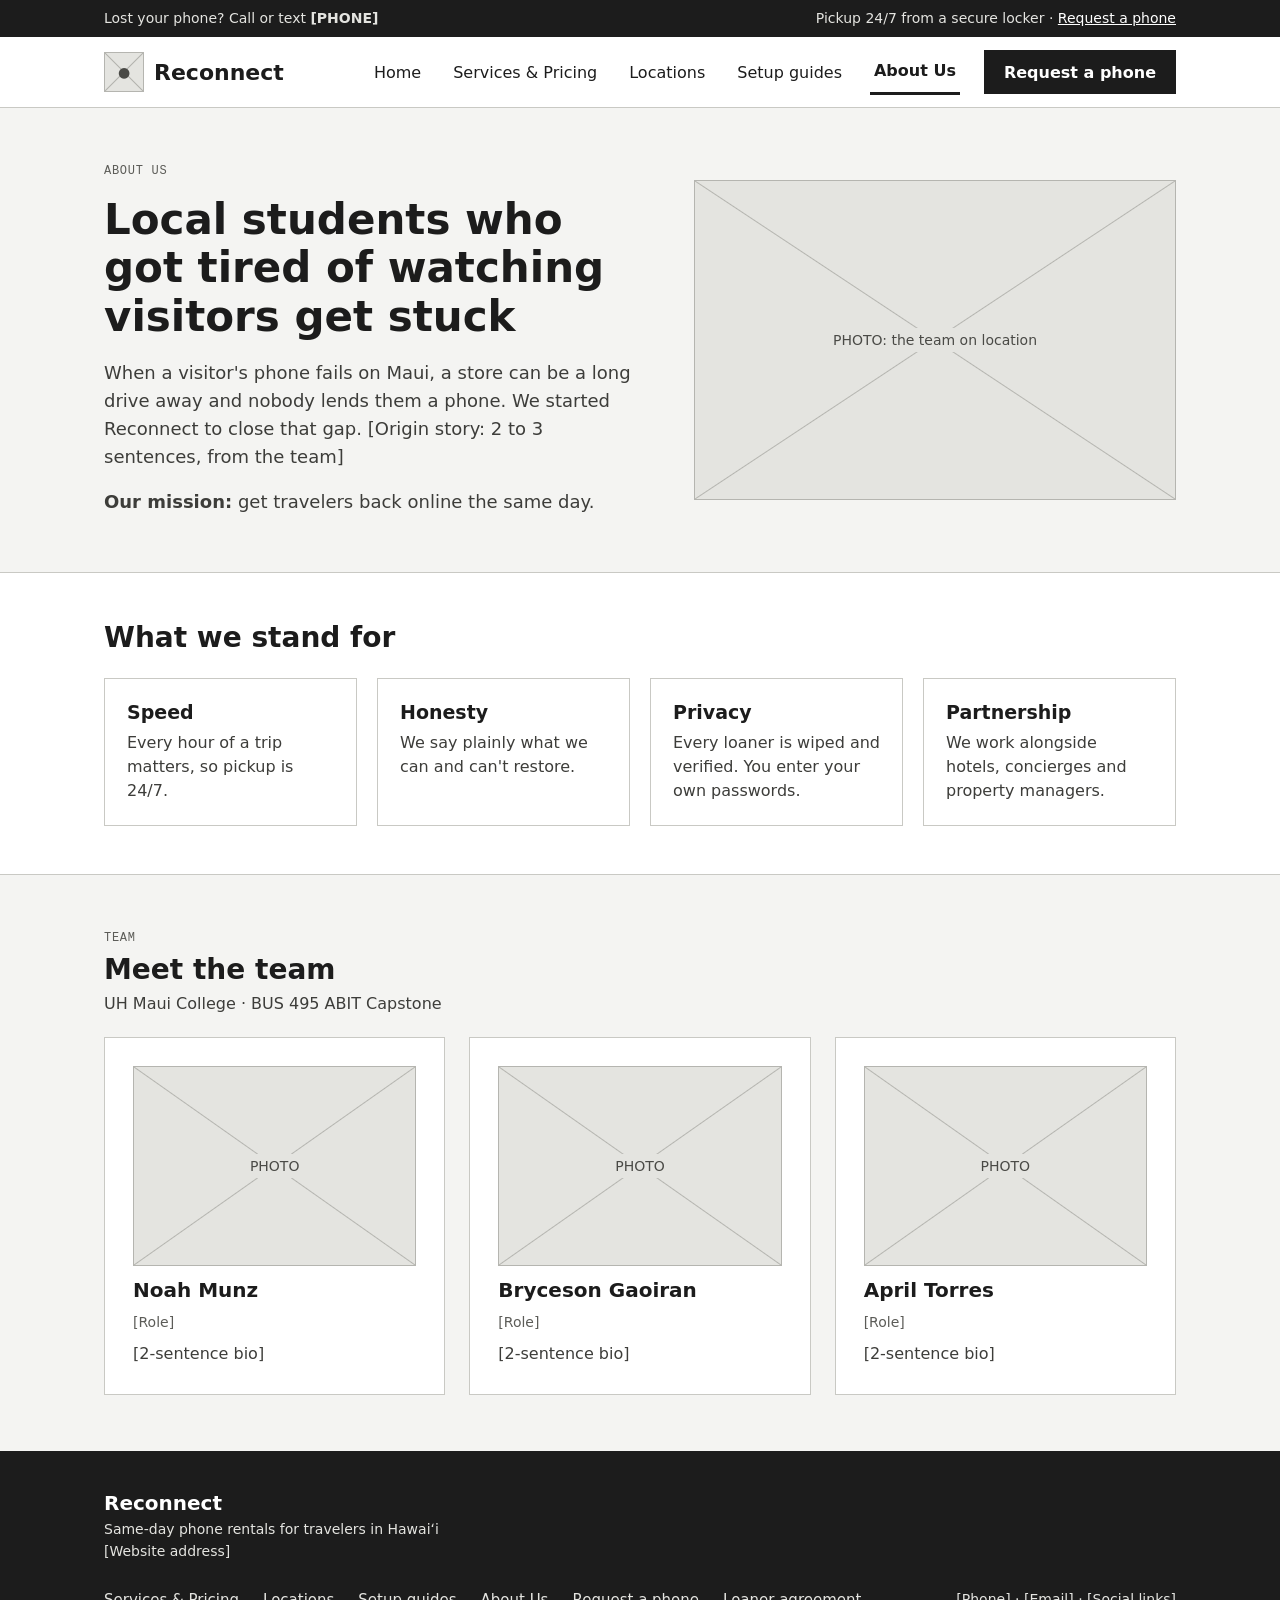
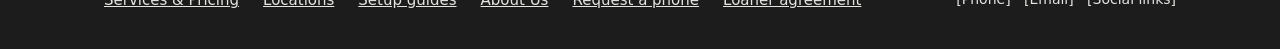
==== about.html @ 65824eb8 "add image capacities" ====
<!doctype html>
<html lang="en">

<head>
    <meta charset="utf-8">
    <meta name="viewport" content="width=device-width, initial-scale=1">
    <title>Reconnect About Us</title>
    <link rel="stylesheet" href="site.css">
    <script src="site.js" defer></script>
</head>

<body>
    <div class="util">
        <div><span>Lost your phone? Call or text <strong>[PHONE]</strong></span><span>Pickup 24/7 from a secure locker ·
                <a href="contact.html">Request a phone</a></span></div>
    </div>
    <header style="border-bottom:1.5px solid #c9c9c4;background:#fff">
        <div
            style="max-width:1120px;margin:0 auto;padding:12px 24px;display:flex;flex-wrap:wrap;align-items:center;justify-content:space-between;gap:16px">
            <a href="index.html" style="text-decoration:none;display:flex;align-items:center;gap:10px"><span class="ph"
                    style="width:40px;height:40px"><span style="padding:0;background:none">&#9679;</span></span><span
                    style="font-size:22px;font-weight:700">Reconnect</span></a>
            <nav class="nav" style="display:flex;flex-wrap:wrap;align-items:center;gap:24px" aria-label="Main">
                <a href="index.html">Home</a><a href="services.html">Services &amp; Pricing</a><a
                    href="locations.html">Locations</a><a href="guides.html">Setup guides</a><a href="about.html"
                    style="border-bottom:3px solid #1c1c1c;font-weight:600" aria-current="page">About Us</a>
                <a href="contact.html" class="btn" style="min-height:44px;padding:0 20px">Request a phone</a>
            </nav>
        </div>
    </header>
    <main>

        <section
            style="max-width:1120px;margin:0 auto;padding:56px 24px;display:flex;flex-wrap:wrap;gap:48px;align-items:center">
            <div style="flex:1 1 440px;min-width:0;display:flex;flex-direction:column;gap:18px">
                <span class="tag">About Us</span>
                <h1 style="margin:0;font-size:42px;line-height:1.15">Local students who got tired of watching visitors
                    get stuck</h1>
                <p style="margin:0;font-size:18px;line-height:1.55;color:#3d3d3a">When a visitor's phone fails on Maui,
                    a store can be a long drive away and nobody lends them a phone. We started Reconnect to close that
                    gap. [Origin story: 2 to 3 sentences, from the team]</p>
                <p style="margin:0;font-size:18px;line-height:1.55;color:#3d3d3a"><strong>Our mission:</strong> get
                    travelers back online the same day.</p>
            </div>
            <!-- SWAP: <img src="img/team.jpg" alt="..."> -->
            <div class="ph" data-img="team" data-alt="The Reconnect team on location"
                style="flex:1 1 380px;min-width:0;height:320px"><span>PHOTO: the team on location</span></div>
        </section>

        <section style="background:#fff;border-top:1.5px solid #c9c9c4;border-bottom:1.5px solid #c9c9c4">
            <div style="max-width:1120px;margin:0 auto;padding:48px 24px;display:flex;flex-direction:column;gap:24px">
                <h2 style="margin:0;font-size:28px">What we stand for</h2>
                <div style="display:grid;grid-template-columns:repeat(auto-fit,minmax(220px,1fr));gap:20px">
                    <div style="border:1.5px solid #c9c9c4;padding:22px;display:flex;flex-direction:column;gap:8px">
                        <h3 style="margin:0;font-size:19px">Speed</h3>
                        <p style="margin:0;line-height:1.5;color:#3d3d3a">Every hour of a trip matters, so pickup is
                            24/7.</p>
                    </div>
                    <div style="border:1.5px solid #c9c9c4;padding:22px;display:flex;flex-direction:column;gap:8px">
                        <h3 style="margin:0;font-size:19px">Honesty</h3>
                        <p style="margin:0;line-height:1.5;color:#3d3d3a">We say plainly what we can and can't restore.
                        </p>
                    </div>
                    <div style="border:1.5px solid #c9c9c4;padding:22px;display:flex;flex-direction:column;gap:8px">
                        <h3 style="margin:0;font-size:19px">Privacy</h3>
                        <p style="margin:0;line-height:1.5;color:#3d3d3a">Every loaner is wiped and verified. You enter
                            your own passwords.</p>
                    </div>
                    <div style="border:1.5px solid #c9c9c4;padding:22px;display:flex;flex-direction:column;gap:8px">
                        <h3 style="margin:0;font-size:19px">Partnership</h3>
                        <p style="margin:0;line-height:1.5;color:#3d3d3a">We work alongside hotels, concierges and
                            property managers.</p>
                    </div>
                </div>
            </div>
        </section>

        <section style="max-width:1120px;margin:0 auto;padding:56px 24px;display:flex;flex-direction:column;gap:24px">
            <div style="display:flex;flex-direction:column;gap:8px"><span class="tag">Team</span>
                <h2 style="margin:0;font-size:28px">Meet the team</h2>
                <p style="margin:0;color:#3d3d3a">UH Maui College · BUS 495 ABIT Capstone</p>
            </div>
            <div style="display:grid;grid-template-columns:repeat(auto-fit,minmax(240px,1fr));gap:24px">
                <div class="card">
                    <div class="ph" data-img="noah" data-alt="Noah Munz" style="height:200px"><span>PHOTO</span></div>
                    <h3 style="margin:0;font-size:20px">Noah Munz</h3><span
                        style="color:#5c5c58;font-size:14px">[Role]</span>
                    <p style="margin:0;line-height:1.5;color:#3d3d3a">[2-sentence bio]</p>
                </div>
                <div class="card">
                    <div class="ph" data-img="bryceson" data-alt="Bryceson Gaoiran" style="height:200px">
                        <span>PHOTO</span></div>
                    <h3 style="margin:0;font-size:20px">Bryceson Gaoiran</h3><span
                        style="color:#5c5c58;font-size:14px">[Role]</span>
                    <p style="margin:0;line-height:1.5;color:#3d3d3a">[2-sentence bio]</p>
                </div>
                <div class="card">
                    <div class="ph" data-img="april" data-alt="April Torres" style="height:200px"><span>PHOTO</span>
                    </div>
                    <h3 style="margin:0;font-size:20px">April Torres</h3><span
                        style="color:#5c5c58;font-size:14px">[Role]</span>
                    <p style="margin:0;line-height:1.5;color:#3d3d3a">[2-sentence bio]</p>
                </div>
            </div>
        </section>

    </main>
    <footer style="background:#1c1c1c;color:#e4e4e0">
        <div
            style="max-width:1120px;margin:0 auto;padding:40px 24px;display:flex;flex-wrap:wrap;gap:32px;justify-content:space-between">
            <div style="display:flex;flex-direction:column;gap:6px"><strong
                    style="font-size:20px;color:#fff">Reconnect</strong><span style="font-size:14px">Same-day phone
                    rentals for travelers in Hawaiʻi</span><span style="font-size:14px">[Website address]</span></div>
            <div style="display:flex;flex-wrap:wrap;gap:24px;align-items:flex-start;font-size:15px"><a
                    href="services.html" style="color:#e4e4e0">Services &amp; Pricing</a><a href="locations.html"
                    style="color:#e4e4e0">Locations</a><a href="guides.html" style="color:#e4e4e0">Setup guides</a><a
                    href="about.html" style="color:#e4e4e0">About Us</a><a href="contact.html"
                    style="color:#e4e4e0">Request a phone</a><a href="agreement.html" style="color:#e4e4e0">Loaner
                    agreement</a></div>
            <div style="font-size:14px">[Phone] · [Email] · [Social links]</div>
        </div>
    </footer>

</body>

</html>
---- site.css ----
/* Reconnect clickable prototype. One deliberate look: grayscale wireframe, single theme. */
:root {
    --ground: #f4f4f2;
    --ink: #1c1c1c;
    --mute: #5c5c58;
    --line: #c9c9c4;
    --surface: #ffffff;
    --ph: #e4e4e0;
    --ph-line: #b5b5b0;
    --bar: #d4d4d0;
    color-scheme: light
}

*,
*::before,
*::after {
    box-sizing: border-box
}

body {
    margin: 0;
    font-family: system-ui, -apple-system, "Segoe UI", Roboto, sans-serif;
    color: var(--ink);
    background: var(--ground)
}

a {
    color: var(--ink)
}

[hidden] {
    display: none !important
}

img {
    max-width: 100%
}

.ph {
    background: linear-gradient(to top right, transparent calc(50% - 1px), var(--ph-line) 50%, transparent calc(50% + 1px)), linear-gradient(to bottom right, transparent calc(50% - 1px), var(--ph-line) 50%, transparent calc(50% + 1px)), var(--ph);
    border: 1.5px solid var(--ph-line);
    display: flex;
    align-items: center;
    justify-content: center;
    color: #4a4a46;
    font-size: 14px;
    text-align: center
}

.ph span {
    background: var(--ph);
    padding: 4px 10px
}

.btn {
    display: inline-flex;
    align-items: center;
    justify-content: center;
    min-height: 48px;
    padding: 0 26px;
    background: var(--ink);
    color: #fff;
    text-decoration: none;
    font-weight: 600;
    font-size: 16px;
    border: 0;
    font-family: inherit;
    cursor: pointer
}

.btn2 {
    background: transparent;
    color: var(--ink);
    border: 2px solid var(--ink)
}

.btn:disabled {
    opacity: .4;
    cursor: not-allowed
}

.nav a {
    text-decoration: none;
    font-size: 16px;
    padding: 12px 4px
}

.tag {
    font-family: ui-monospace, Menlo, Consolas, monospace;
    font-size: 12px;
    letter-spacing: .06em;
    text-transform: uppercase;
    color: var(--mute)
}

.who {
    font-family: ui-monospace, Menlo, Consolas, monospace;
    font-size: 12px;
    letter-spacing: .06em;
    text-transform: uppercase;
    border: 1.5px solid var(--ink);
    padding: 3px 8px;
    display: inline-block
}

.who.dark {
    background: var(--ink);
    color: #fff
}

.card {
    background: var(--surface);
    border: 1.5px solid var(--line);
    padding: 28px;
    display: flex;
    flex-direction: column;
    gap: 12px;
    min-width: 0
}

.card ul {
    margin: 0;
    padding-left: 20px;
    line-height: 1.75;
    color: #3d3d3a
}

.pill {
    border: 1.5px solid var(--ink);
    padding: 10px 14px;
    font-weight: 600;
    font-size: 15px;
    background: var(--surface)
}

.bar {
    height: 10px;
    background: var(--bar);
    border-radius: 2px
}

.sec {
    display: flex;
    flex-direction: column;
    gap: 9px;
    padding: 20px 0;
    border-top: 1.5px solid var(--ph)
}

.sec h3 {
    margin: 0 0 4px;
    font-size: 18px
}

.lbl {
    font-size: 13px;
    color: var(--mute);
    font-family: ui-monospace, Menlo, Consolas, monospace;
    text-transform: uppercase;
    letter-spacing: .05em
}

.box {
    border: 1.5px solid #8a8a86;
    height: 44px;
    background: var(--surface);
    padding: 0 12px;
    display: flex;
    align-items: center;
    color: var(--mute);
    font-size: 14px
}

label {
    font-weight: 600;
    font-size: 15px
}

input,
select,
textarea {
    font: inherit;
    width: 100%;
    min-height: 48px;
    padding: 10px 12px;
    border: 1.5px solid #8a8a86;
    background: var(--surface);
    color: var(--ink)
}

textarea {
    min-height: 120px;
    resize: vertical
}

.field {
    display: flex;
    flex-direction: column;
    gap: 6px;
    flex: 1 1 220px;
    min-width: 0
}

a:focus-visible,
button:focus-visible,
input:focus-visible,
select:focus-visible,
textarea:focus-visible {
    outline: 3px solid var(--ink);
    outline-offset: 2px
}

.demo-bar {
    background: var(--ink);
    color: #e4e4e0;
    font-size: 13px;
    line-height: 1.5
}

.demo-bar div {
    max-width: 1120px;
    margin: 0 auto;
    padding: 8px 24px;
    display: flex;
    flex-wrap: wrap;
    gap: 4px 18px;
    align-items: center
}

.demo-bar a {
    color: #fff
}

.demo-bar b {
    font-family: ui-monospace, Menlo, Consolas, monospace;
    font-size: 11px;
    letter-spacing: .06em;
    text-transform: uppercase;
    color: #b5b5b0;
    font-weight: 400
}

.ready-row {
    display: flex;
    gap: 10px;
    align-items: center;
    padding: 6px 0;
    list-style: none
}

.ready-row input {
    width: 24px;
    min-height: 0;
    height: 24px;
    flex: none;
    margin: 0
}

.ready-row label {
    font-weight: 400;
    color: #3d3d3a
}

.ready-row input:checked+label {
    text-decoration: line-through;
    color: var(--mute)
}

@media (prefers-reduced-motion:no-preference) {
    html {
        scroll-behavior: smooth
    }
}

/* ---- additions ---- */
.util {
    background: var(--ink);
    color: #e4e4e0;
    font-size: 14px;
    line-height: 1.5
}

.util div {
    max-width: 1120px;
    margin: 0 auto;
    padding: 8px 24px;
    display: flex;
    flex-wrap: wrap;
    gap: 4px 18px;
    justify-content: space-between
}

.util a {
    color: #fff
}

.choice-row {
    display: flex;
    flex-wrap: wrap;
    gap: 10px
}

.choice {
    position: relative;
    display: inline-flex
}

.choice input {
    position: absolute;
    inset: 0;
    width: 100%;
    height: 100%;
    min-height: 0;
    margin: 0;
    opacity: 0;
    cursor: pointer
}

.choice span {
    display: inline-flex;
    align-items: center;
    min-height: 48px;
    padding: 0 18px;
    border: 1.5px solid #8a8a86;
    background: var(--surface);
    font-weight: 600;
    font-size: 16px
}

.choice input:checked+span {
    background: var(--ink);
    color: #fff;
    border-color: var(--ink)
}

.choice input:focus-visible+span {
    outline: 3px solid var(--ink);
    outline-offset: 2px
}

.steps {
    margin: 0;
    padding: 0;
    list-style: none;
    display: flex;
    flex-direction: column;
    gap: 12px;
    counter-reset: s
}

.steps li {
    counter-increment: s;
    display: flex;
    gap: 16px;
    align-items: flex-start;
    background: var(--surface);
    border: 1.5px solid var(--line);
    padding: 16px 20px;
    line-height: 1.55;
    color: #3d3d3a
}

.steps li::before {
    content: counter(s);
    flex: none;
    width: 32px;
    height: 32px;
    display: flex;
    align-items: center;
    justify-content: center;
    border: 1.5px solid var(--ink);
    font-weight: 700;
    color: var(--ink)
}

.callout {
    border: 2px dashed #8a8a86;
    padding: 16px 20px;
    background: transparent
}

.panel {
    background: var(--surface);
    border: 1.5px solid var(--line);
    padding: 24px;
    display: flex;
    flex-direction: column;
    gap: 16px;
    margin: 0;
    min-width: 0
}

.panel legend {
    font-weight: 700;
    font-size: 20px;
    padding: 0 8px;
    margin-left: -8px
}

.q {
    font-weight: 600;
    font-size: 15px
}

.row {
    display: flex;
    justify-content: space-between;
    gap: 16px;
    flex-wrap: wrap
}

.row.total {
    border-top: 1.5px solid var(--line);
    padding-top: 10px;
    font-size: 20px
}

.row.sub {
    color: var(--mute);
    font-size: 14px
}

label.inline {
    display: flex;
    gap: 12px;
    align-items: flex-start;
    font-weight: 400;
    line-height: 1.5
}

label.inline input {
    width: 24px;
    height: 24px;
    min-height: 0;
    flex: none;
    margin: 0
}

.panel .field {
    flex: 0 0 auto
}

.notice {
    border: 1.5px solid #1c1c1c;
    background: #fff;
    padding: 12px 14px;
    line-height: 1.5;
    color: #3d3d3a;
    font-size: 15px
}

.tick {
    display: inline-block;
    width: 1.2em
}

.btn:disabled {
    opacity: .4;
    cursor: not-allowed
}

main:focus {
    outline: none
}
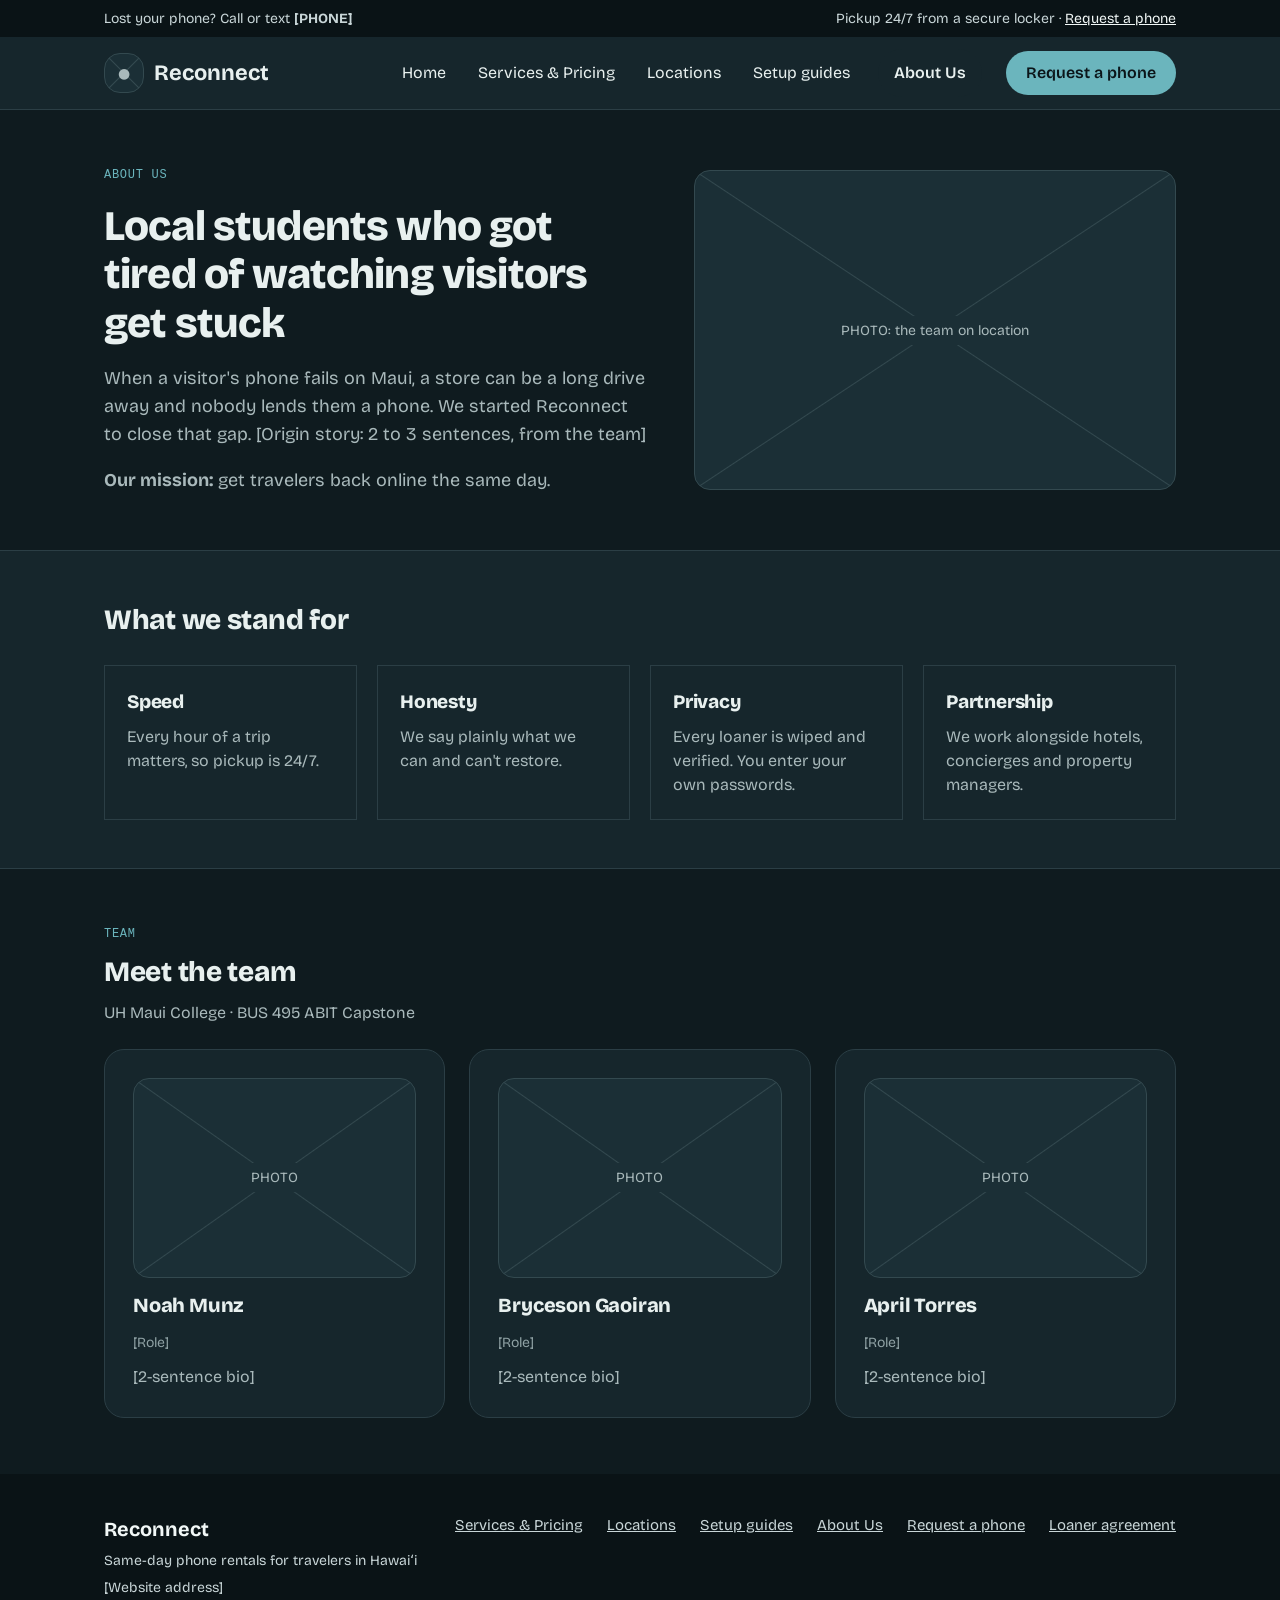
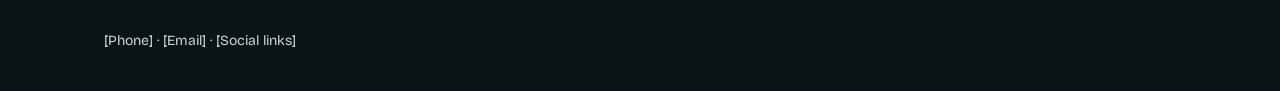
==== commit e319c81f: "update css to match noahʻs" ====
--- a/about.html
+++ b/about.html
@@ -7,6 +7,11 @@
     <title>Reconnect About Us</title>
     <link rel="stylesheet" href="site.css">
     <script src="site.js" defer></script>
+    <link rel="preconnect" href="https://fonts.googleapis.com">
+    <link rel="preconnect" href="https://fonts.gstatic.com" crossorigin>
+    <link
+        href="https://fonts.googleapis.com/css2?family=Bricolage+Grotesque:opsz,wght@12..96,400;12..96,600;12..96,800&display=swap"
+        rel="stylesheet">
 </head>
 
 <body>
@@ -14,7 +19,7 @@
         <div><span>Lost your phone? Call or text <strong>[PHONE]</strong></span><span>Pickup 24/7 from a secure locker ·
                 <a href="contact.html">Request a phone</a></span></div>
     </div>
-    <header style="border-bottom:1.5px solid #c9c9c4;background:#fff">
+    <header style="border-bottom:1.5px solid var(--line);background:var(--surface)">
         <div
             style="max-width:1120px;margin:0 auto;padding:12px 24px;display:flex;flex-wrap:wrap;align-items:center;justify-content:space-between;gap:16px">
             <a href="index.html" style="text-decoration:none;display:flex;align-items:center;gap:10px"><span class="ph"
@@ -23,7 +28,7 @@
             <nav class="nav" style="display:flex;flex-wrap:wrap;align-items:center;gap:24px" aria-label="Main">
                 <a href="index.html">Home</a><a href="services.html">Services &amp; Pricing</a><a
                     href="locations.html">Locations</a><a href="guides.html">Setup guides</a><a href="about.html"
-                    style="border-bottom:3px solid #1c1c1c;font-weight:600" aria-current="page">About Us</a>
+                    style="border-bottom:3px solid var(--accent);font-weight:600" aria-current="page">About Us</a>
                 <a href="contact.html" class="btn" style="min-height:44px;padding:0 20px">Request a phone</a>
             </nav>
         </div>
@@ -36,10 +41,10 @@
                 <span class="tag">About Us</span>
                 <h1 style="margin:0;font-size:42px;line-height:1.15">Local students who got tired of watching visitors
                     get stuck</h1>
-                <p style="margin:0;font-size:18px;line-height:1.55;color:#3d3d3a">When a visitor's phone fails on Maui,
-                    a store can be a long drive away and nobody lends them a phone. We started Reconnect to close that
-                    gap. [Origin story: 2 to 3 sentences, from the team]</p>
-                <p style="margin:0;font-size:18px;line-height:1.55;color:#3d3d3a"><strong>Our mission:</strong> get
+                <p style="margin:0;font-size:18px;line-height:1.55;color:var(--soft)">When a visitor's phone fails on
+                    Maui, a store can be a long drive away and nobody lends them a phone. We started Reconnect to close
+                    that gap. [Origin story: 2 to 3 sentences, from the team]</p>
+                <p style="margin:0;font-size:18px;line-height:1.55;color:var(--soft)"><strong>Our mission:</strong> get
                     travelers back online the same day.</p>
             </div>
             <!-- SWAP: <img src="img/team.jpg" alt="..."> -->
@@ -47,28 +52,29 @@
                 style="flex:1 1 380px;min-width:0;height:320px"><span>PHOTO: the team on location</span></div>
         </section>
 
-        <section style="background:#fff;border-top:1.5px solid #c9c9c4;border-bottom:1.5px solid #c9c9c4">
+        <section
+            style="background:var(--surface);border-top:1.5px solid var(--line);border-bottom:1.5px solid var(--line)">
             <div style="max-width:1120px;margin:0 auto;padding:48px 24px;display:flex;flex-direction:column;gap:24px">
                 <h2 style="margin:0;font-size:28px">What we stand for</h2>
                 <div style="display:grid;grid-template-columns:repeat(auto-fit,minmax(220px,1fr));gap:20px">
-                    <div style="border:1.5px solid #c9c9c4;padding:22px;display:flex;flex-direction:column;gap:8px">
+                    <div style="border:1.5px solid var(--line);padding:22px;display:flex;flex-direction:column;gap:8px">
                         <h3 style="margin:0;font-size:19px">Speed</h3>
-                        <p style="margin:0;line-height:1.5;color:#3d3d3a">Every hour of a trip matters, so pickup is
+                        <p style="margin:0;line-height:1.5;color:var(--soft)">Every hour of a trip matters, so pickup is
                             24/7.</p>
                     </div>
-                    <div style="border:1.5px solid #c9c9c4;padding:22px;display:flex;flex-direction:column;gap:8px">
+                    <div style="border:1.5px solid var(--line);padding:22px;display:flex;flex-direction:column;gap:8px">
                         <h3 style="margin:0;font-size:19px">Honesty</h3>
-                        <p style="margin:0;line-height:1.5;color:#3d3d3a">We say plainly what we can and can't restore.
-                        </p>
+                        <p style="margin:0;line-height:1.5;color:var(--soft)">We say plainly what we can and can't
+                            restore.</p>
                     </div>
-                    <div style="border:1.5px solid #c9c9c4;padding:22px;display:flex;flex-direction:column;gap:8px">
+                    <div style="border:1.5px solid var(--line);padding:22px;display:flex;flex-direction:column;gap:8px">
                         <h3 style="margin:0;font-size:19px">Privacy</h3>
-                        <p style="margin:0;line-height:1.5;color:#3d3d3a">Every loaner is wiped and verified. You enter
-                            your own passwords.</p>
+                        <p style="margin:0;line-height:1.5;color:var(--soft)">Every loaner is wiped and verified. You
+                            enter your own passwords.</p>
                     </div>
-                    <div style="border:1.5px solid #c9c9c4;padding:22px;display:flex;flex-direction:column;gap:8px">
+                    <div style="border:1.5px solid var(--line);padding:22px;display:flex;flex-direction:column;gap:8px">
                         <h3 style="margin:0;font-size:19px">Partnership</h3>
-                        <p style="margin:0;line-height:1.5;color:#3d3d3a">We work alongside hotels, concierges and
+                        <p style="margin:0;line-height:1.5;color:var(--soft)">We work alongside hotels, concierges and
                             property managers.</p>
                     </div>
                 </div>
@@ -78,44 +84,44 @@
         <section style="max-width:1120px;margin:0 auto;padding:56px 24px;display:flex;flex-direction:column;gap:24px">
             <div style="display:flex;flex-direction:column;gap:8px"><span class="tag">Team</span>
                 <h2 style="margin:0;font-size:28px">Meet the team</h2>
-                <p style="margin:0;color:#3d3d3a">UH Maui College · BUS 495 ABIT Capstone</p>
+                <p style="margin:0;color:var(--soft)">UH Maui College · BUS 495 ABIT Capstone</p>
             </div>
             <div style="display:grid;grid-template-columns:repeat(auto-fit,minmax(240px,1fr));gap:24px">
                 <div class="card">
                     <div class="ph" data-img="noah" data-alt="Noah Munz" style="height:200px"><span>PHOTO</span></div>
                     <h3 style="margin:0;font-size:20px">Noah Munz</h3><span
-                        style="color:#5c5c58;font-size:14px">[Role]</span>
-                    <p style="margin:0;line-height:1.5;color:#3d3d3a">[2-sentence bio]</p>
+                        style="color:var(--mute);font-size:14px">[Role]</span>
+                    <p style="margin:0;line-height:1.5;color:var(--soft)">[2-sentence bio]</p>
                 </div>
                 <div class="card">
                     <div class="ph" data-img="bryceson" data-alt="Bryceson Gaoiran" style="height:200px">
                         <span>PHOTO</span></div>
                     <h3 style="margin:0;font-size:20px">Bryceson Gaoiran</h3><span
-                        style="color:#5c5c58;font-size:14px">[Role]</span>
-                    <p style="margin:0;line-height:1.5;color:#3d3d3a">[2-sentence bio]</p>
+                        style="color:var(--mute);font-size:14px">[Role]</span>
+                    <p style="margin:0;line-height:1.5;color:var(--soft)">[2-sentence bio]</p>
                 </div>
                 <div class="card">
                     <div class="ph" data-img="april" data-alt="April Torres" style="height:200px"><span>PHOTO</span>
                     </div>
                     <h3 style="margin:0;font-size:20px">April Torres</h3><span
-                        style="color:#5c5c58;font-size:14px">[Role]</span>
-                    <p style="margin:0;line-height:1.5;color:#3d3d3a">[2-sentence bio]</p>
+                        style="color:var(--mute);font-size:14px">[Role]</span>
+                    <p style="margin:0;line-height:1.5;color:var(--soft)">[2-sentence bio]</p>
                 </div>
             </div>
         </section>
 
     </main>
-    <footer style="background:#1c1c1c;color:#e4e4e0">
+    <footer style="background:var(--foot);color:#c9d6d8">
         <div
             style="max-width:1120px;margin:0 auto;padding:40px 24px;display:flex;flex-wrap:wrap;gap:32px;justify-content:space-between">
             <div style="display:flex;flex-direction:column;gap:6px"><strong
-                    style="font-size:20px;color:#fff">Reconnect</strong><span style="font-size:14px">Same-day phone
+                    style="font-size:20px;color:var(--hi)">Reconnect</strong><span style="font-size:14px">Same-day phone
                     rentals for travelers in Hawaiʻi</span><span style="font-size:14px">[Website address]</span></div>
             <div style="display:flex;flex-wrap:wrap;gap:24px;align-items:flex-start;font-size:15px"><a
-                    href="services.html" style="color:#e4e4e0">Services &amp; Pricing</a><a href="locations.html"
-                    style="color:#e4e4e0">Locations</a><a href="guides.html" style="color:#e4e4e0">Setup guides</a><a
-                    href="about.html" style="color:#e4e4e0">About Us</a><a href="contact.html"
-                    style="color:#e4e4e0">Request a phone</a><a href="agreement.html" style="color:#e4e4e0">Loaner
+                    href="services.html" style="color:#c9d6d8">Services &amp; Pricing</a><a href="locations.html"
+                    style="color:#c9d6d8">Locations</a><a href="guides.html" style="color:#c9d6d8">Setup guides</a><a
+                    href="about.html" style="color:#c9d6d8">About Us</a><a href="contact.html"
+                    style="color:#c9d6d8">Request a phone</a><a href="agreement.html" style="color:#c9d6d8">Loaner
                     agreement</a></div>
             <div style="font-size:14px">[Phone] · [Email] · [Social links]</div>
         </div>
--- a/site.css
+++ b/site.css
@@ -1,14 +1,20 @@
 /* Reconnect clickable prototype. One deliberate look: grayscale wireframe, single theme. */
 :root {
-    --ground: #f4f4f2;
-    --ink: #1c1c1c;
-    --mute: #5c5c58;
-    --line: #c9c9c4;
-    --surface: #ffffff;
-    --ph: #e4e4e0;
-    --ph-line: #b5b5b0;
-    --bar: #d4d4d0;
-    color-scheme: light
+    --ground: #0f1b1f;
+    --ink: #e8f0ef;
+    --soft: #a9b9bb;
+    --mute: #8fa1a4;
+    --line: #2b3e45;
+    --line2: #3d555d;
+    --surface: #16262c;
+    --ph: #1b2f36;
+    --ph-line: #33494f;
+    --bar: #2b3e45;
+    --accent: #6bb5bd;
+    --accent-ink: #0b1519;
+    --hi: #f2f8f7;
+    --foot: #0a1316;
+    color-scheme: dark
 }
 
 *,
@@ -19,7 +25,8 @@
 
 body {
     margin: 0;
-    font-family: system-ui, -apple-system, "Segoe UI", Roboto, sans-serif;
+    font-family: "Bricolage Grotesque", system-ui, -apple-system, "Segoe UI", Roboto, sans-serif;
+    line-height: 1.5;
     color: var(--ink);
     background: var(--ground)
 }
@@ -37,12 +44,13 @@
 }
 
 .ph {
+    border-radius: 16px;
     background: linear-gradient(to top right, transparent calc(50% - 1px), var(--ph-line) 50%, transparent calc(50% + 1px)), linear-gradient(to bottom right, transparent calc(50% - 1px), var(--ph-line) 50%, transparent calc(50% + 1px)), var(--ph);
     border: 1.5px solid var(--ph-line);
     display: flex;
     align-items: center;
     justify-content: center;
-    color: #4a4a46;
+    color: var(--soft);
     font-size: 14px;
     text-align: center
 }
@@ -58,8 +66,9 @@
     justify-content: center;
     min-height: 48px;
     padding: 0 26px;
-    background: var(--ink);
-    color: #fff;
+    background: var(--accent);
+    color: var(--accent-ink);
+    border-radius: 999px;
     text-decoration: none;
     font-weight: 600;
     font-size: 16px;
@@ -71,7 +80,7 @@
 .btn2 {
     background: transparent;
     color: var(--ink);
-    border: 2px solid var(--ink)
+    border: 2px solid var(--line2)
 }
 
 .btn:disabled {
@@ -86,6 +95,7 @@
 }
 
 .tag {
+    color: var(--accent) !important;
     font-family: ui-monospace, Menlo, Consolas, monospace;
     font-size: 12px;
     letter-spacing: .06em;
@@ -104,11 +114,13 @@
 }
 
 .who.dark {
-    background: var(--ink);
-    color: #fff
+    background: var(--accent);
+    color: var(--accent-ink);
+    border-color: var(--accent)
 }
 
 .card {
+    border-radius: 20px;
     background: var(--surface);
     border: 1.5px solid var(--line);
     padding: 28px;
@@ -122,10 +134,11 @@
     margin: 0;
     padding-left: 20px;
     line-height: 1.75;
-    color: #3d3d3a
+    color: var(--soft)
 }
 
 .pill {
+    border-radius: 999px;
     border: 1.5px solid var(--ink);
     padding: 10px 14px;
     font-weight: 600;
@@ -161,7 +174,8 @@
 }
 
 .box {
-    border: 1.5px solid #8a8a86;
+    border-radius: 12px;
+    border: 1.5px solid var(--line2);
     height: 44px;
     background: var(--surface);
     padding: 0 12px;
@@ -179,11 +193,12 @@
 input,
 select,
 textarea {
+    border-radius: 12px;
     font: inherit;
     width: 100%;
     min-height: 48px;
     padding: 10px 12px;
-    border: 1.5px solid #8a8a86;
+    border: 1.5px solid var(--line2);
     background: var(--surface);
     color: var(--ink)
 }
@@ -211,8 +226,8 @@
 }
 
 .demo-bar {
-    background: var(--ink);
-    color: #e4e4e0;
+    background: var(--foot);
+    color: #c9d6d8;
     font-size: 13px;
     line-height: 1.5
 }
@@ -228,7 +243,7 @@
 }
 
 .demo-bar a {
-    color: #fff
+    color: var(--hi)
 }
 
 .demo-bar b {
@@ -236,7 +251,7 @@
     font-size: 11px;
     letter-spacing: .06em;
     text-transform: uppercase;
-    color: #b5b5b0;
+    color: var(--mute);
     font-weight: 400
 }
 
@@ -258,7 +273,7 @@
 
 .ready-row label {
     font-weight: 400;
-    color: #3d3d3a
+    color: var(--soft)
 }
 
 .ready-row input:checked+label {
@@ -274,8 +289,8 @@
 
 /* ---- additions ---- */
 .util {
-    background: var(--ink);
-    color: #e4e4e0;
+    background: var(--foot);
+    color: #c9d6d8;
     font-size: 14px;
     line-height: 1.5
 }
@@ -291,7 +306,7 @@
 }
 
 .util a {
-    color: #fff
+    color: var(--hi)
 }
 
 .choice-row {
@@ -317,20 +332,21 @@
 }
 
 .choice span {
+    border-radius: 999px;
     display: inline-flex;
     align-items: center;
     min-height: 48px;
     padding: 0 18px;
-    border: 1.5px solid #8a8a86;
+    border: 1.5px solid var(--line2);
     background: var(--surface);
     font-weight: 600;
     font-size: 16px
 }
 
 .choice input:checked+span {
-    background: var(--ink);
-    color: #fff;
-    border-color: var(--ink)
+    background: var(--accent);
+    color: var(--accent-ink);
+    border-color: var(--accent)
 }
 
 .choice input:focus-visible+span {
@@ -349,6 +365,7 @@
 }
 
 .steps li {
+    border-radius: 16px;
     counter-increment: s;
     display: flex;
     gap: 16px;
@@ -357,10 +374,11 @@
     border: 1.5px solid var(--line);
     padding: 16px 20px;
     line-height: 1.55;
-    color: #3d3d3a
+    color: var(--soft)
 }
 
 .steps li::before {
+    border-radius: 50%;
     content: counter(s);
     flex: none;
     width: 32px;
@@ -374,12 +392,14 @@
 }
 
 .callout {
-    border: 2px dashed #8a8a86;
+    border-radius: 16px;
+    border: 2px dashed var(--line2);
     padding: 16px 20px;
     background: transparent
 }
 
 .panel {
+    border-radius: 20px;
     background: var(--surface);
     border: 1.5px solid var(--line);
     padding: 24px;
@@ -441,11 +461,12 @@
 }
 
 .notice {
-    border: 1.5px solid #1c1c1c;
-    background: #fff;
+    border: 1.5px solid var(--accent);
+    background: var(--surface);
+    border-radius: 14px;
     padding: 12px 14px;
     line-height: 1.5;
-    color: #3d3d3a;
+    color: var(--soft);
     font-size: 15px
 }
 
@@ -461,4 +482,26 @@
 
 main:focus {
     outline: none
+}
+
+h1,
+h2,
+h3 {
+    font-weight: 800;
+    letter-spacing: -.01em
+}
+
+h1 {
+    letter-spacing: -.02em
+}
+
+.nav a[aria-current=page]:not(.btn) {
+    background: var(--surface);
+    border-radius: 999px;
+    padding: 12px 16px;
+    border-bottom: 0 !important
+}
+
+.leaflet-container {
+    border-radius: 20px
 }
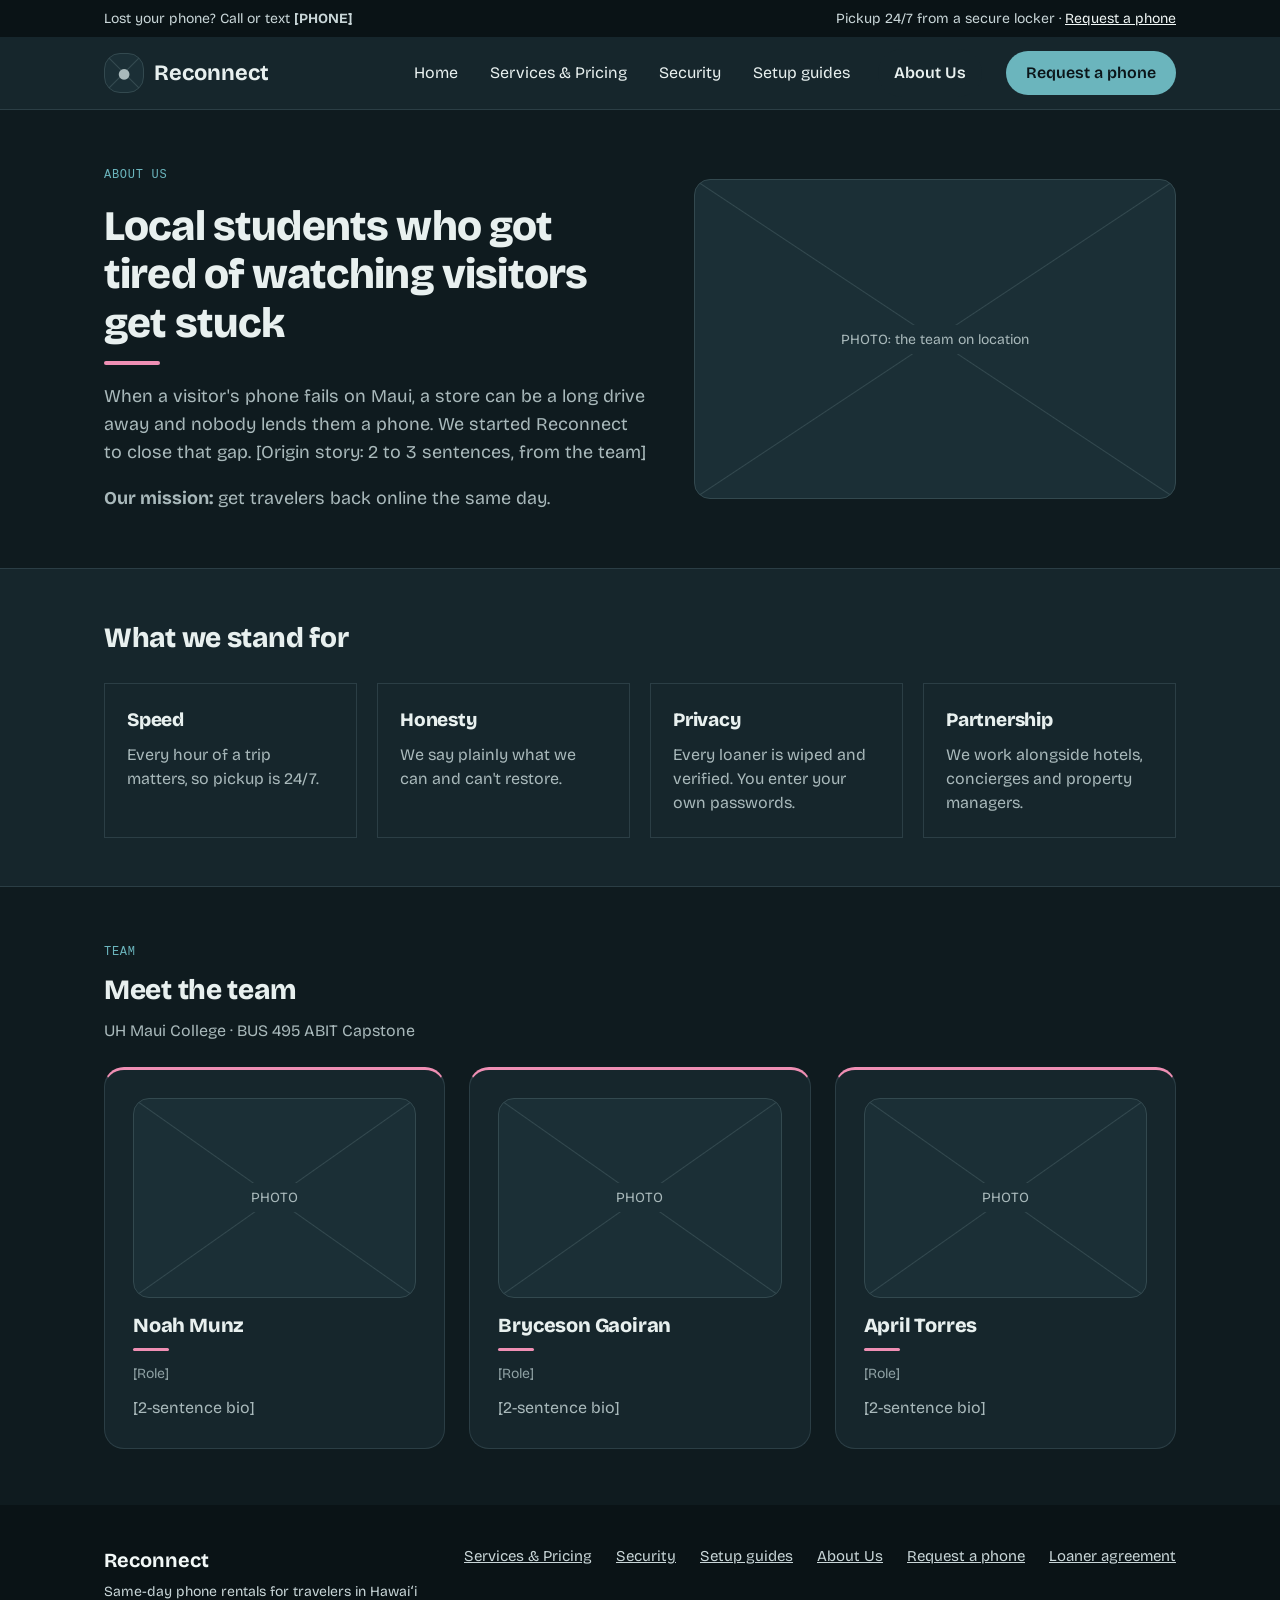
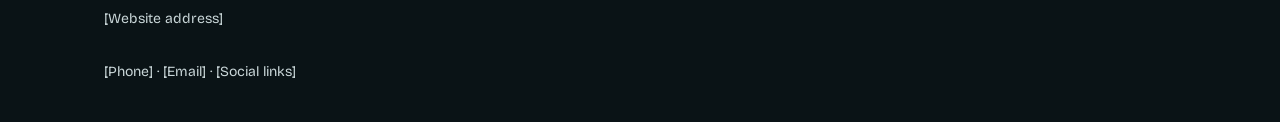
==== commit 184d72b0: "update" ====
--- a/about.html
+++ b/about.html
@@ -27,7 +27,7 @@
                     style="font-size:22px;font-weight:700">Reconnect</span></a>
             <nav class="nav" style="display:flex;flex-wrap:wrap;align-items:center;gap:24px" aria-label="Main">
                 <a href="index.html">Home</a><a href="services.html">Services &amp; Pricing</a><a
-                    href="locations.html">Locations</a><a href="guides.html">Setup guides</a><a href="about.html"
+                    href="security.html">Security</a><a href="guides.html">Setup guides</a><a href="about.html"
                     style="border-bottom:3px solid var(--accent);font-weight:600" aria-current="page">About Us</a>
                 <a href="contact.html" class="btn" style="min-height:44px;padding:0 20px">Request a phone</a>
             </nav>
@@ -118,8 +118,8 @@
                     style="font-size:20px;color:var(--hi)">Reconnect</strong><span style="font-size:14px">Same-day phone
                     rentals for travelers in Hawaiʻi</span><span style="font-size:14px">[Website address]</span></div>
             <div style="display:flex;flex-wrap:wrap;gap:24px;align-items:flex-start;font-size:15px"><a
-                    href="services.html" style="color:#c9d6d8">Services &amp; Pricing</a><a href="locations.html"
-                    style="color:#c9d6d8">Locations</a><a href="guides.html" style="color:#c9d6d8">Setup guides</a><a
+                    href="services.html" style="color:#c9d6d8">Services &amp; Pricing</a><a href="security.html"
+                    style="color:#c9d6d8">Security</a><a href="guides.html" style="color:#c9d6d8">Setup guides</a><a
                     href="about.html" style="color:#c9d6d8">About Us</a><a href="contact.html"
                     style="color:#c9d6d8">Request a phone</a><a href="agreement.html" style="color:#c9d6d8">Loaner
                     agreement</a></div>
--- a/site.css
+++ b/site.css
@@ -14,6 +14,8 @@
     --accent-ink: #0b1519;
     --hi: #f2f8f7;
     --foot: #0a1316;
+    --pink: #ef8fb4;
+    --pink-bg: #2a1f26;
     color-scheme: dark
 }
 
@@ -504,4 +506,98 @@
 
 .leaflet-container {
     border-radius: 20px
+}
+
+.notice {
+    border-left: 5px solid var(--pink);
+    border-color: var(--line2);
+    border-left-color: var(--pink)
+}
+
+.notice strong {
+    color: var(--pink)
+}
+
+.steps li::before {
+    border-color: var(--pink);
+    color: var(--pink)
+}
+
+.pill {
+    border-color: var(--pink)
+}
+
+.who {
+    border-color: var(--pink);
+    color: var(--pink)
+}
+
+.btn2:hover {
+    border-color: var(--pink);
+    color: var(--pink)
+}
+
+a:hover {
+    color: var(--pink)
+}
+
+.btn:hover {
+    background: var(--pink);
+    color: var(--accent-ink)
+}
+
+footer a:hover {
+    color: var(--pink) !important
+}
+
+.row.total span:last-child {
+    color: var(--pink)
+}
+
+.card h3 {
+    position: relative
+}
+
+main h1::after {
+    content: "";
+    display: block;
+    width: 56px;
+    height: 4px;
+    background: var(--pink);
+    border-radius: 2px;
+    margin-top: 14px
+}
+
+main li::marker {
+    color: var(--pink)
+}
+
+.lbl {
+    color: var(--pink) !important
+}
+
+.card {
+    border-top: 3px solid var(--pink)
+}
+
+.panel legend {
+    color: var(--pink)
+}
+
+.sec h3 {
+    color: var(--pink)
+}
+
+#loc-list button {
+    border-left: 4px solid var(--pink) !important
+}
+
+.card>.ph+h3::after {
+    content: "";
+    display: block;
+    width: 36px;
+    height: 3px;
+    background: var(--pink);
+    margin-top: 8px;
+    border-radius: 2px
 }
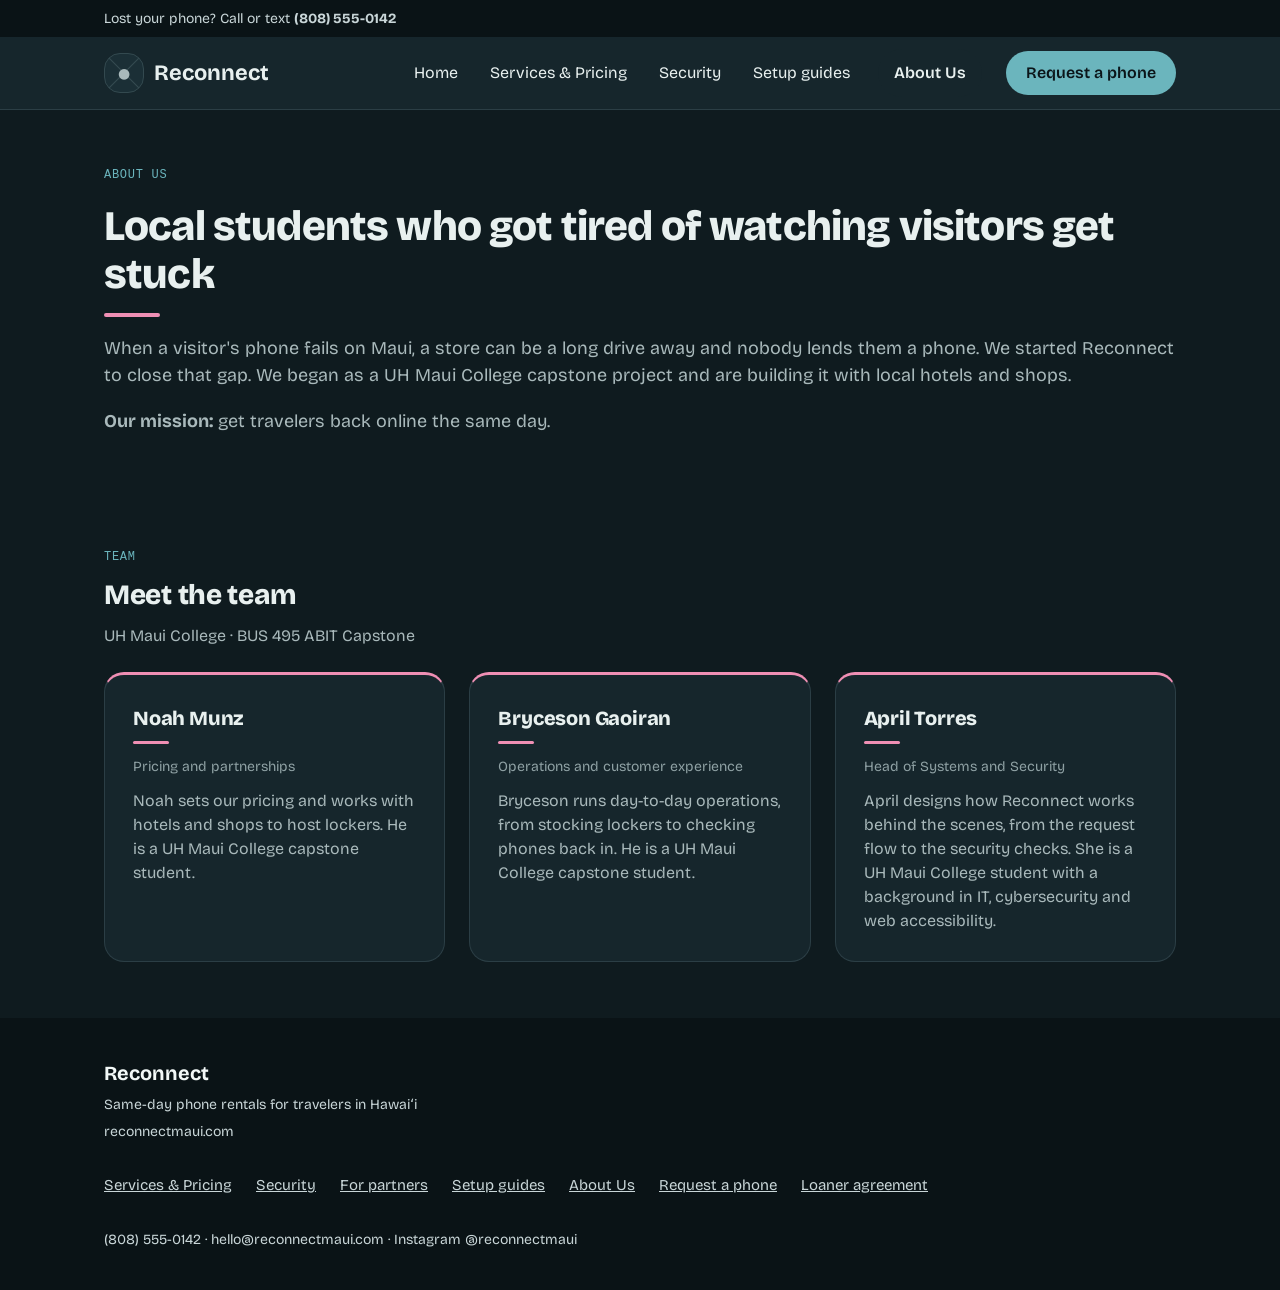
==== commit ca23fba2: "Added a partner inquiry page, trimmed the repeat stuff, and swapped every placeholder for real-looki" ====
--- a/about.html
+++ b/about.html
@@ -16,8 +16,7 @@
 
 <body>
     <div class="util">
-        <div><span>Lost your phone? Call or text <strong>[PHONE]</strong></span><span>Pickup 24/7 from a secure locker ·
-                <a href="contact.html">Request a phone</a></span></div>
+        <div><span>Lost your phone? Call or text <strong>(808) 555-0142</strong></span></div>
     </div>
     <header style="border-bottom:1.5px solid var(--line);background:var(--surface)">
         <div
@@ -43,42 +42,13 @@
                     get stuck</h1>
                 <p style="margin:0;font-size:18px;line-height:1.55;color:var(--soft)">When a visitor's phone fails on
                     Maui, a store can be a long drive away and nobody lends them a phone. We started Reconnect to close
-                    that gap. [Origin story: 2 to 3 sentences, from the team]</p>
+                    that gap. We began as a UH Maui College capstone project and are building it with local hotels and
+                    shops.</p>
                 <p style="margin:0;font-size:18px;line-height:1.55;color:var(--soft)"><strong>Our mission:</strong> get
                     travelers back online the same day.</p>
             </div>
-            <!-- SWAP: <img src="img/team.jpg" alt="..."> -->
             <div class="ph" data-img="team" data-alt="The Reconnect team on location"
-                style="flex:1 1 380px;min-width:0;height:320px"><span>PHOTO: the team on location</span></div>
-        </section>
-
-        <section
-            style="background:var(--surface);border-top:1.5px solid var(--line);border-bottom:1.5px solid var(--line)">
-            <div style="max-width:1120px;margin:0 auto;padding:48px 24px;display:flex;flex-direction:column;gap:24px">
-                <h2 style="margin:0;font-size:28px">What we stand for</h2>
-                <div style="display:grid;grid-template-columns:repeat(auto-fit,minmax(220px,1fr));gap:20px">
-                    <div style="border:1.5px solid var(--line);padding:22px;display:flex;flex-direction:column;gap:8px">
-                        <h3 style="margin:0;font-size:19px">Speed</h3>
-                        <p style="margin:0;line-height:1.5;color:var(--soft)">Every hour of a trip matters, so pickup is
-                            24/7.</p>
-                    </div>
-                    <div style="border:1.5px solid var(--line);padding:22px;display:flex;flex-direction:column;gap:8px">
-                        <h3 style="margin:0;font-size:19px">Honesty</h3>
-                        <p style="margin:0;line-height:1.5;color:var(--soft)">We say plainly what we can and can't
-                            restore.</p>
-                    </div>
-                    <div style="border:1.5px solid var(--line);padding:22px;display:flex;flex-direction:column;gap:8px">
-                        <h3 style="margin:0;font-size:19px">Privacy</h3>
-                        <p style="margin:0;line-height:1.5;color:var(--soft)">Every loaner is wiped and verified. You
-                            enter your own passwords.</p>
-                    </div>
-                    <div style="border:1.5px solid var(--line);padding:22px;display:flex;flex-direction:column;gap:8px">
-                        <h3 style="margin:0;font-size:19px">Partnership</h3>
-                        <p style="margin:0;line-height:1.5;color:var(--soft)">We work alongside hotels, concierges and
-                            property managers.</p>
-                    </div>
-                </div>
-            </div>
+                style="flex:1 1 380px;min-width:0;height:320px"></div>
         </section>
 
         <section style="max-width:1120px;margin:0 auto;padding:56px 24px;display:flex;flex-direction:column;gap:24px">
@@ -88,24 +58,26 @@
             </div>
             <div style="display:grid;grid-template-columns:repeat(auto-fit,minmax(240px,1fr));gap:24px">
                 <div class="card">
-                    <div class="ph" data-img="noah" data-alt="Noah Munz" style="height:200px"><span>PHOTO</span></div>
+                    <div class="ph" data-img="noah" data-alt="Noah Munz" style="height:200px"></div>
                     <h3 style="margin:0;font-size:20px">Noah Munz</h3><span
-                        style="color:var(--mute);font-size:14px">[Role]</span>
-                    <p style="margin:0;line-height:1.5;color:var(--soft)">[2-sentence bio]</p>
+                        style="color:var(--mute);font-size:14px">Pricing and partnerships</span>
+                    <p style="margin:0;line-height:1.5;color:var(--soft)">Noah sets our pricing and works with hotels
+                        and shops to host lockers. He is a UH Maui College capstone student.</p>
                 </div>
                 <div class="card">
-                    <div class="ph" data-img="bryceson" data-alt="Bryceson Gaoiran" style="height:200px">
-                        <span>PHOTO</span></div>
+                    <div class="ph" data-img="bryceson" data-alt="Bryceson Gaoiran" style="height:200px"></div>
                     <h3 style="margin:0;font-size:20px">Bryceson Gaoiran</h3><span
-                        style="color:var(--mute);font-size:14px">[Role]</span>
-                    <p style="margin:0;line-height:1.5;color:var(--soft)">[2-sentence bio]</p>
+                        style="color:var(--mute);font-size:14px">Operations and customer experience</span>
+                    <p style="margin:0;line-height:1.5;color:var(--soft)">Bryceson runs day-to-day operations, from
+                        stocking lockers to checking phones back in. He is a UH Maui College capstone student.</p>
                 </div>
                 <div class="card">
-                    <div class="ph" data-img="april" data-alt="April Torres" style="height:200px"><span>PHOTO</span>
-                    </div>
+                    <div class="ph" data-img="april" data-alt="April Torres" style="height:200px"></div>
                     <h3 style="margin:0;font-size:20px">April Torres</h3><span
-                        style="color:var(--mute);font-size:14px">[Role]</span>
-                    <p style="margin:0;line-height:1.5;color:var(--soft)">[2-sentence bio]</p>
+                        style="color:var(--mute);font-size:14px">Head of Systems and Security</span>
+                    <p style="margin:0;line-height:1.5;color:var(--soft)">April designs how Reconnect works behind the
+                        scenes, from the request flow to the security checks. She is a UH Maui College student with a
+                        background in IT, cybersecurity and web accessibility.</p>
                 </div>
             </div>
         </section>
@@ -116,14 +88,14 @@
             style="max-width:1120px;margin:0 auto;padding:40px 24px;display:flex;flex-wrap:wrap;gap:32px;justify-content:space-between">
             <div style="display:flex;flex-direction:column;gap:6px"><strong
                     style="font-size:20px;color:var(--hi)">Reconnect</strong><span style="font-size:14px">Same-day phone
-                    rentals for travelers in Hawaiʻi</span><span style="font-size:14px">[Website address]</span></div>
+                    rentals for travelers in Hawaiʻi</span><span style="font-size:14px">reconnectmaui.com</span></div>
             <div style="display:flex;flex-wrap:wrap;gap:24px;align-items:flex-start;font-size:15px"><a
                     href="services.html" style="color:#c9d6d8">Services &amp; Pricing</a><a href="security.html"
-                    style="color:#c9d6d8">Security</a><a href="guides.html" style="color:#c9d6d8">Setup guides</a><a
-                    href="about.html" style="color:#c9d6d8">About Us</a><a href="contact.html"
-                    style="color:#c9d6d8">Request a phone</a><a href="agreement.html" style="color:#c9d6d8">Loaner
-                    agreement</a></div>
-            <div style="font-size:14px">[Phone] · [Email] · [Social links]</div>
+                    style="color:#c9d6d8">Security</a><a href="partners.html" style="color:#c9d6d8">For partners</a><a
+                    href="guides.html" style="color:#c9d6d8">Setup guides</a><a href="about.html"
+                    style="color:#c9d6d8">About Us</a><a href="contact.html" style="color:#c9d6d8">Request a phone</a><a
+                    href="agreement.html" style="color:#c9d6d8">Loaner agreement</a></div>
+            <div style="font-size:14px">(808) 555-0142 · hello@reconnectmaui.com · Instagram @reconnectmaui</div>
         </div>
     </footer>
 
--- a/site.css
+++ b/site.css
@@ -600,4 +600,8 @@
     background: var(--pink);
     margin-top: 8px;
     border-radius: 2px
+}
+
+[data-img] {
+    display: none !important
 }
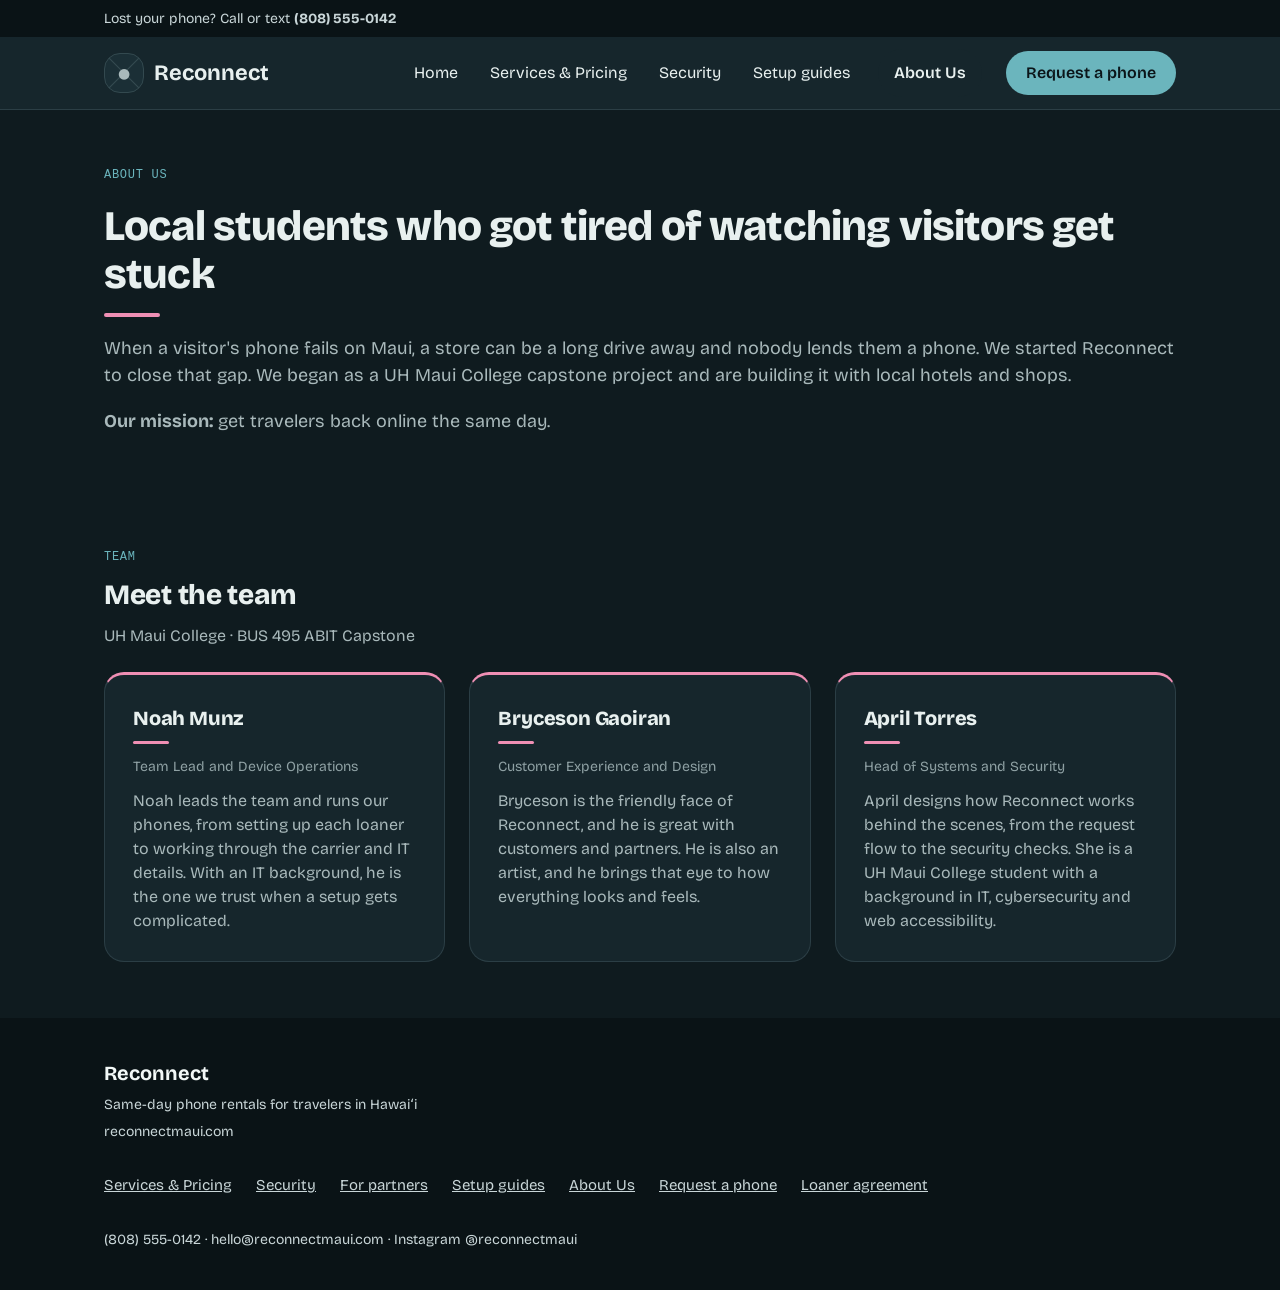
==== commit e3653f10: "Gave Noah and Bryceson real titles and bios that match what they actually do" ====
--- a/about.html
+++ b/about.html
@@ -60,16 +60,18 @@
                 <div class="card">
                     <div class="ph" data-img="noah" data-alt="Noah Munz" style="height:200px"></div>
                     <h3 style="margin:0;font-size:20px">Noah Munz</h3><span
-                        style="color:var(--mute);font-size:14px">Pricing and partnerships</span>
-                    <p style="margin:0;line-height:1.5;color:var(--soft)">Noah sets our pricing and works with hotels
-                        and shops to host lockers. He is a UH Maui College capstone student.</p>
+                        style="color:var(--mute);font-size:14px">Team Lead and Device Operations</span>
+                    <p style="margin:0;line-height:1.5;color:var(--soft)">Noah leads the team and runs our phones, from
+                        setting up each loaner to working through the carrier and IT details. With an IT background, he
+                        is the one we trust when a setup gets complicated.</p>
                 </div>
                 <div class="card">
                     <div class="ph" data-img="bryceson" data-alt="Bryceson Gaoiran" style="height:200px"></div>
                     <h3 style="margin:0;font-size:20px">Bryceson Gaoiran</h3><span
-                        style="color:var(--mute);font-size:14px">Operations and customer experience</span>
-                    <p style="margin:0;line-height:1.5;color:var(--soft)">Bryceson runs day-to-day operations, from
-                        stocking lockers to checking phones back in. He is a UH Maui College capstone student.</p>
+                        style="color:var(--mute);font-size:14px">Customer Experience and Design</span>
+                    <p style="margin:0;line-height:1.5;color:var(--soft)">Bryceson is the friendly face of Reconnect,
+                        and he is great with customers and partners. He is also an artist, and he brings that eye to how
+                        everything looks and feels.</p>
                 </div>
                 <div class="card">
                     <div class="ph" data-img="april" data-alt="April Torres" style="height:200px"></div>
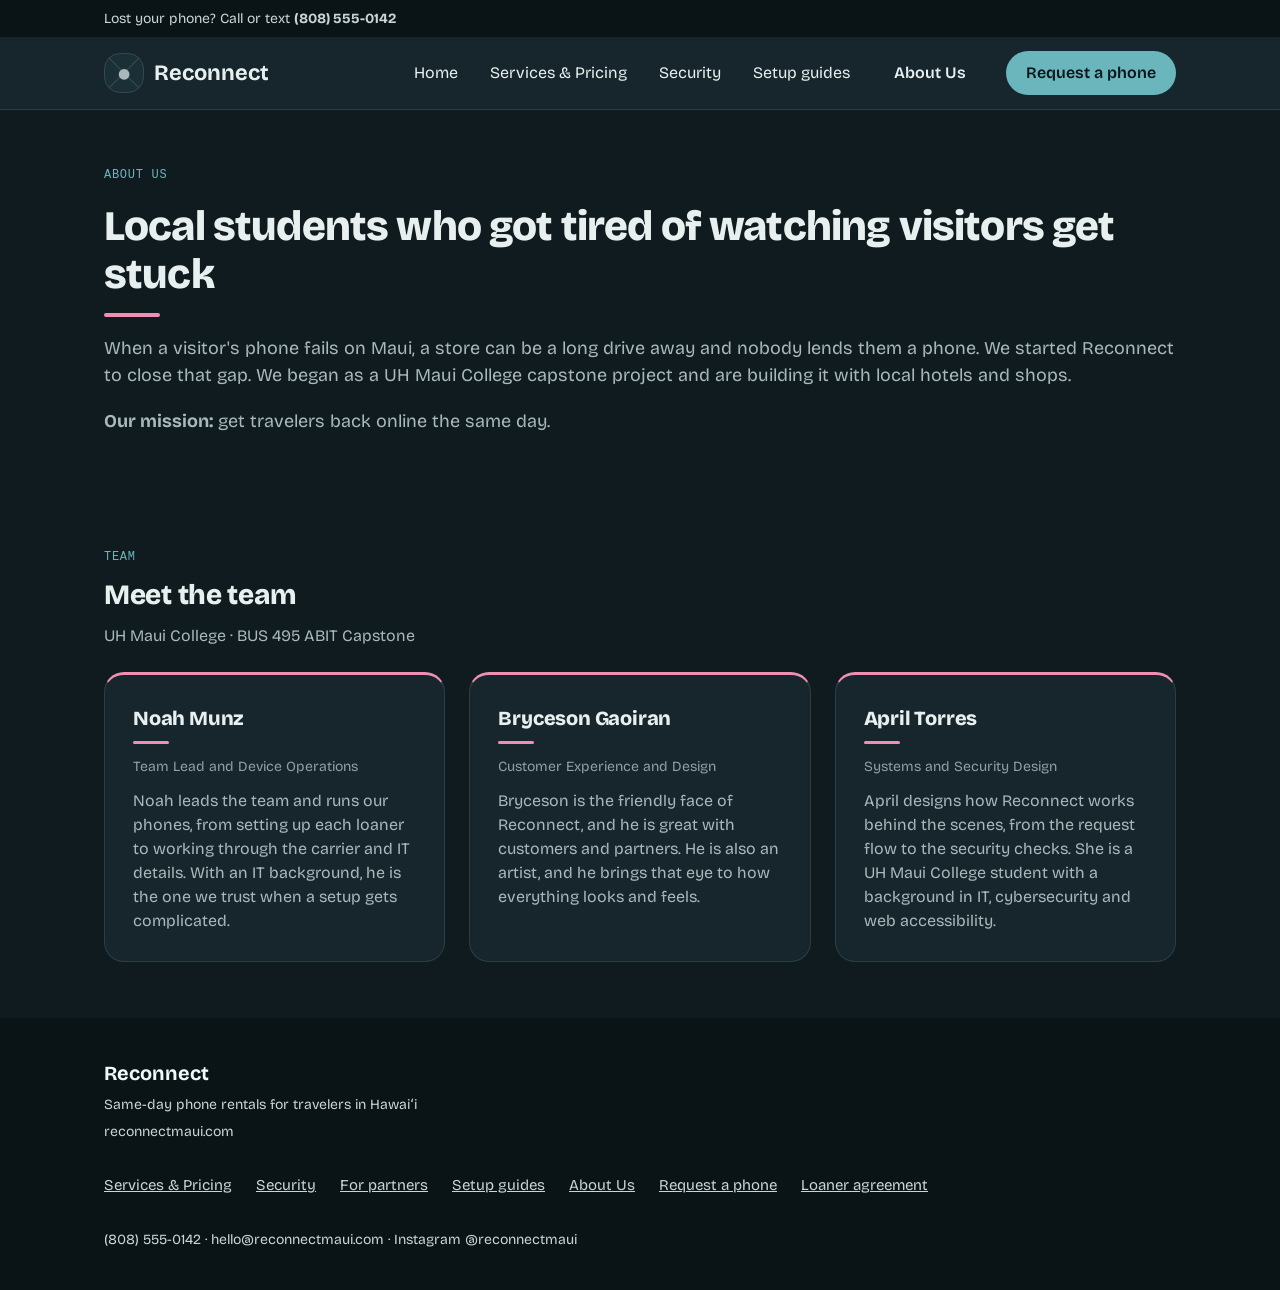
==== commit 6720909a: "edit typo" ====
--- a/about.html
+++ b/about.html
@@ -76,7 +76,7 @@
                 <div class="card">
                     <div class="ph" data-img="april" data-alt="April Torres" style="height:200px"></div>
                     <h3 style="margin:0;font-size:20px">April Torres</h3><span
-                        style="color:var(--mute);font-size:14px">Head of Systems and Security</span>
+                        style="color:var(--mute);font-size:14px">Systems and Security Design</span>
                     <p style="margin:0;line-height:1.5;color:var(--soft)">April designs how Reconnect works behind the
                         scenes, from the request flow to the security checks. She is a UH Maui College student with a
                         background in IT, cybersecurity and web accessibility.</p>
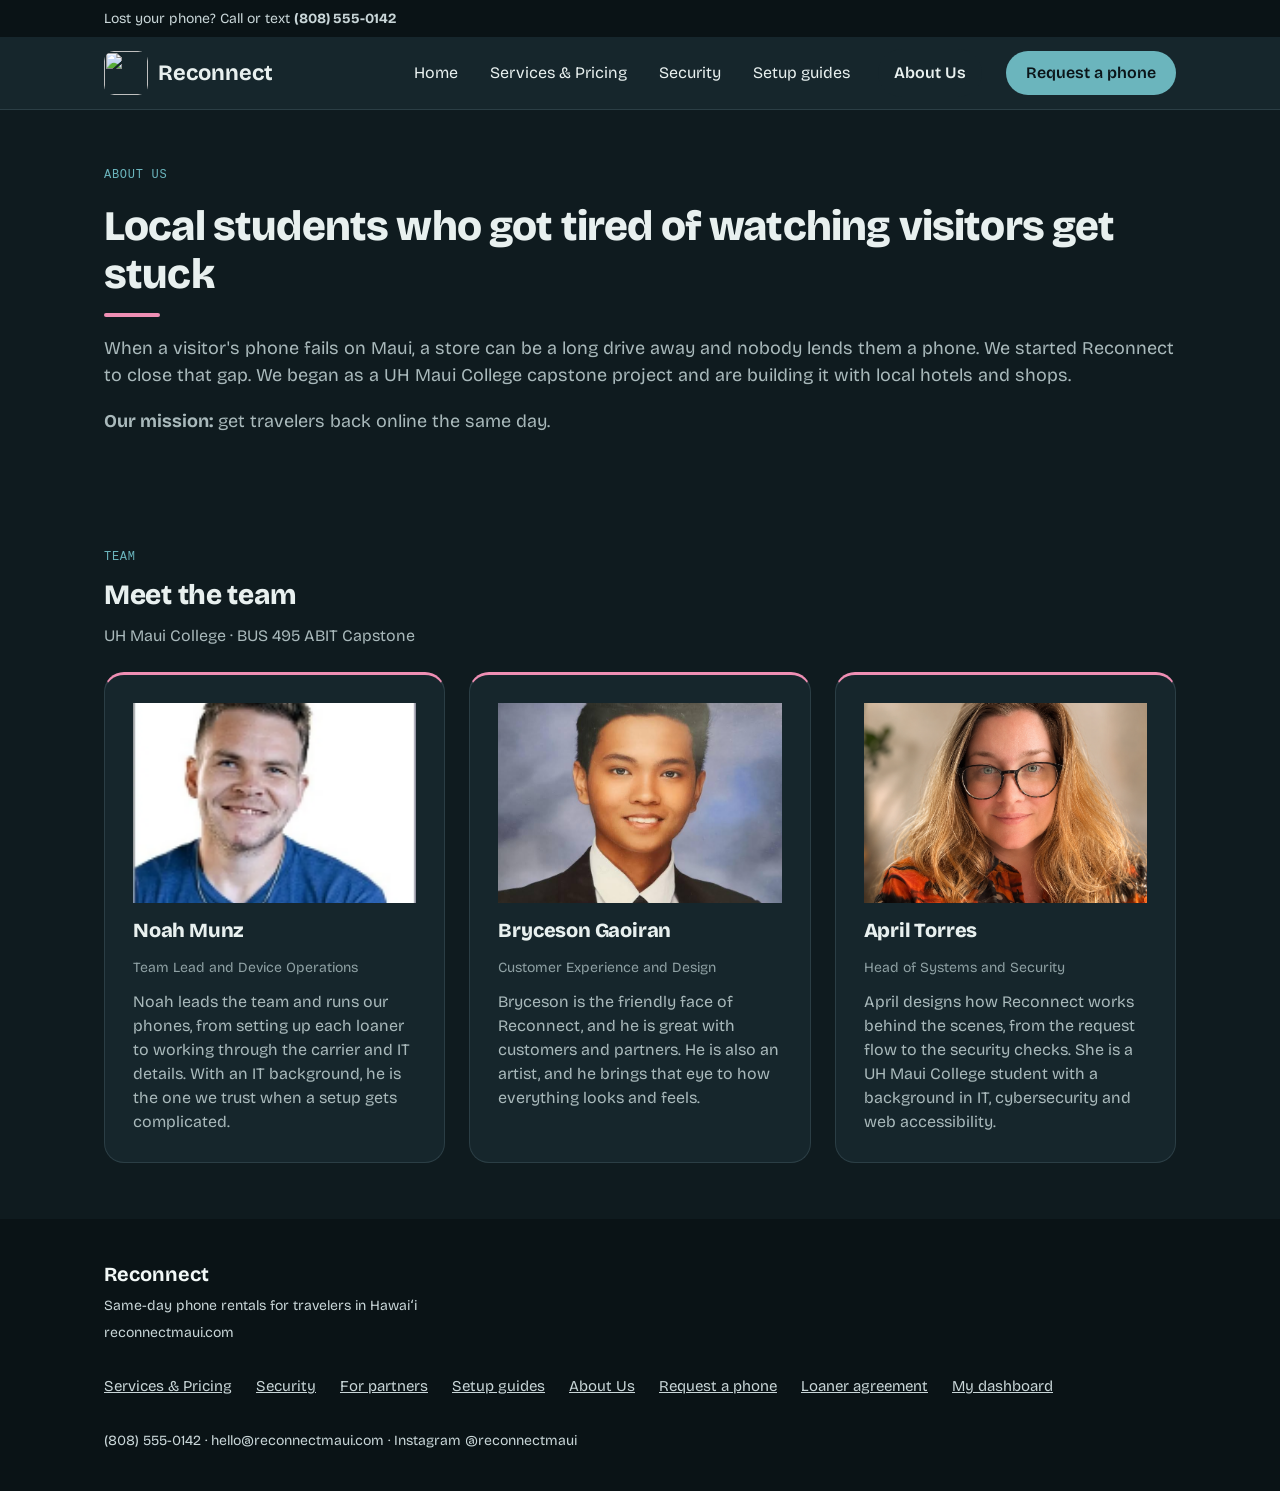
==== commit 43601dfa: "Request flow now runs start to finish: form, e-sign agreement (with consent + print), and a customer" ====
--- a/about.html
+++ b/about.html
@@ -5,6 +5,9 @@
     <meta charset="utf-8">
     <meta name="viewport" content="width=device-width, initial-scale=1">
     <title>Reconnect About Us</title>
+    <link rel="icon" href="favicon.ico" sizes="any">
+    <link rel="icon" type="image/png" sizes="32x32" href="img/favicon-32.png">
+    <link rel="apple-touch-icon" href="img/apple-touch-icon.png">
     <link rel="stylesheet" href="site.css">
     <script src="site.js" defer></script>
     <link rel="preconnect" href="https://fonts.googleapis.com">
@@ -21,8 +24,8 @@
     <header style="border-bottom:1.5px solid var(--line);background:var(--surface)">
         <div
             style="max-width:1120px;margin:0 auto;padding:12px 24px;display:flex;flex-wrap:wrap;align-items:center;justify-content:space-between;gap:16px">
-            <a href="index.html" style="text-decoration:none;display:flex;align-items:center;gap:10px"><span class="ph"
-                    style="width:40px;height:40px"><span style="padding:0;background:none">&#9679;</span></span><span
+            <a href="index.html" style="text-decoration:none;display:flex;align-items:center;gap:10px"><img
+                    src="img/logo-tile.png" alt="" width="44" height="44" style="display:block;border-radius:10px"><span
                     style="font-size:22px;font-weight:700">Reconnect</span></a>
             <nav class="nav" style="display:flex;flex-wrap:wrap;align-items:center;gap:24px" aria-label="Main">
                 <a href="index.html">Home</a><a href="services.html">Services &amp; Pricing</a><a
@@ -76,7 +79,7 @@
                 <div class="card">
                     <div class="ph" data-img="april" data-alt="April Torres" style="height:200px"></div>
                     <h3 style="margin:0;font-size:20px">April Torres</h3><span
-                        style="color:var(--mute);font-size:14px">Systems and Security Design</span>
+                        style="color:var(--mute);font-size:14px">Head of Systems and Security</span>
                     <p style="margin:0;line-height:1.5;color:var(--soft)">April designs how Reconnect works behind the
                         scenes, from the request flow to the security checks. She is a UH Maui College student with a
                         background in IT, cybersecurity and web accessibility.</p>
@@ -96,7 +99,8 @@
                     style="color:#c9d6d8">Security</a><a href="partners.html" style="color:#c9d6d8">For partners</a><a
                     href="guides.html" style="color:#c9d6d8">Setup guides</a><a href="about.html"
                     style="color:#c9d6d8">About Us</a><a href="contact.html" style="color:#c9d6d8">Request a phone</a><a
-                    href="agreement.html" style="color:#c9d6d8">Loaner agreement</a></div>
+                    href="agreement.html" style="color:#c9d6d8">Loaner agreement</a><a href="dashboard.html"
+                    style="color:#c9d6d8">My dashboard</a></div>
             <div style="font-size:14px">(808) 555-0142 · hello@reconnectmaui.com · Instagram @reconnectmaui</div>
         </div>
     </footer>
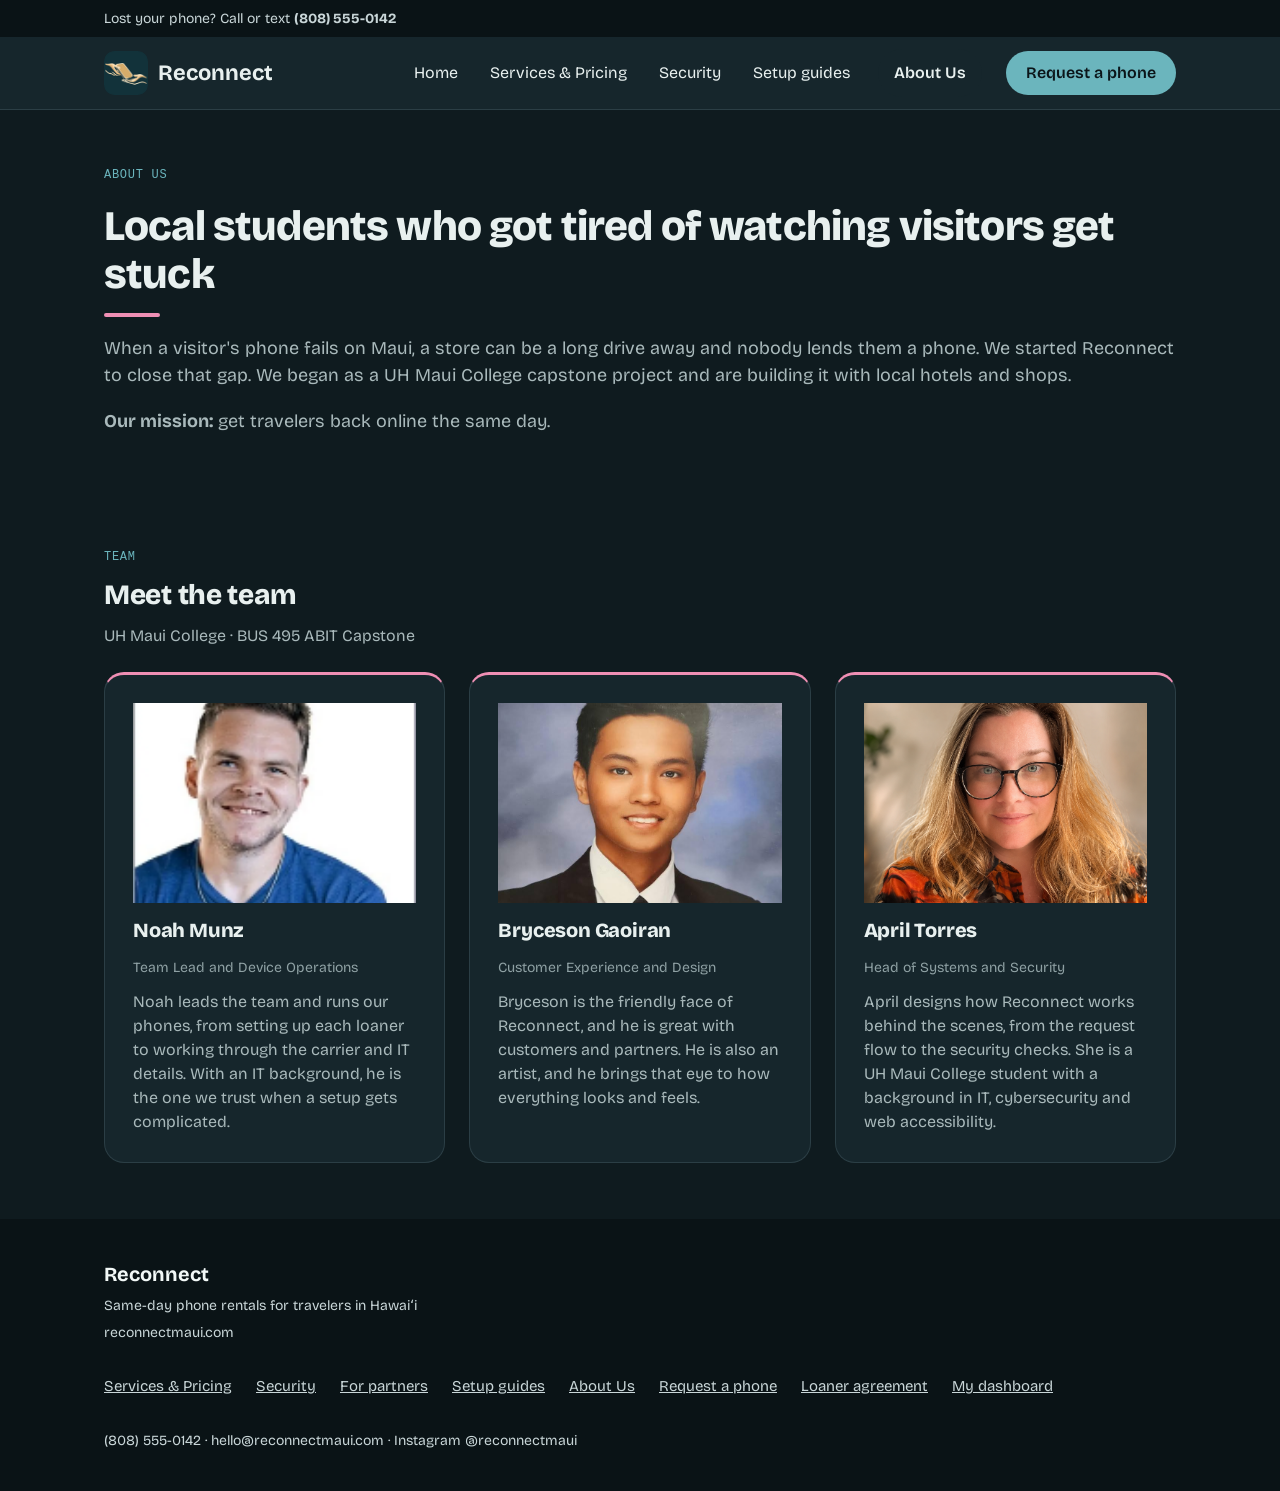
==== commit 0a473721: "Built the logo and favicon right into each page so they show up no matter where the image files end " ====
--- a/about.html
+++ b/about.html
@@ -5,8 +5,8 @@
     <meta charset="utf-8">
     <meta name="viewport" content="width=device-width, initial-scale=1">
     <title>Reconnect About Us</title>
-    <link rel="icon" href="favicon.ico" sizes="any">
-    <link rel="icon" type="image/png" sizes="32x32" href="img/favicon-32.png">
+    <link rel="icon" type="image/png"
+        href="[data-uri]">
     <link rel="apple-touch-icon" href="img/apple-touch-icon.png">
     <link rel="stylesheet" href="site.css">
     <script src="site.js" defer></script>
@@ -25,7 +25,8 @@
         <div
             style="max-width:1120px;margin:0 auto;padding:12px 24px;display:flex;flex-wrap:wrap;align-items:center;justify-content:space-between;gap:16px">
             <a href="index.html" style="text-decoration:none;display:flex;align-items:center;gap:10px"><img
-                    src="img/logo-tile.png" alt="" width="44" height="44" style="display:block;border-radius:10px"><span
+                    src="[data-uri]"
+                    alt="" width="44" height="44" style="display:block;border-radius:10px"><span
                     style="font-size:22px;font-weight:700">Reconnect</span></a>
             <nav class="nav" style="display:flex;flex-wrap:wrap;align-items:center;gap:24px" aria-label="Main">
                 <a href="index.html">Home</a><a href="services.html">Services &amp; Pricing</a><a
